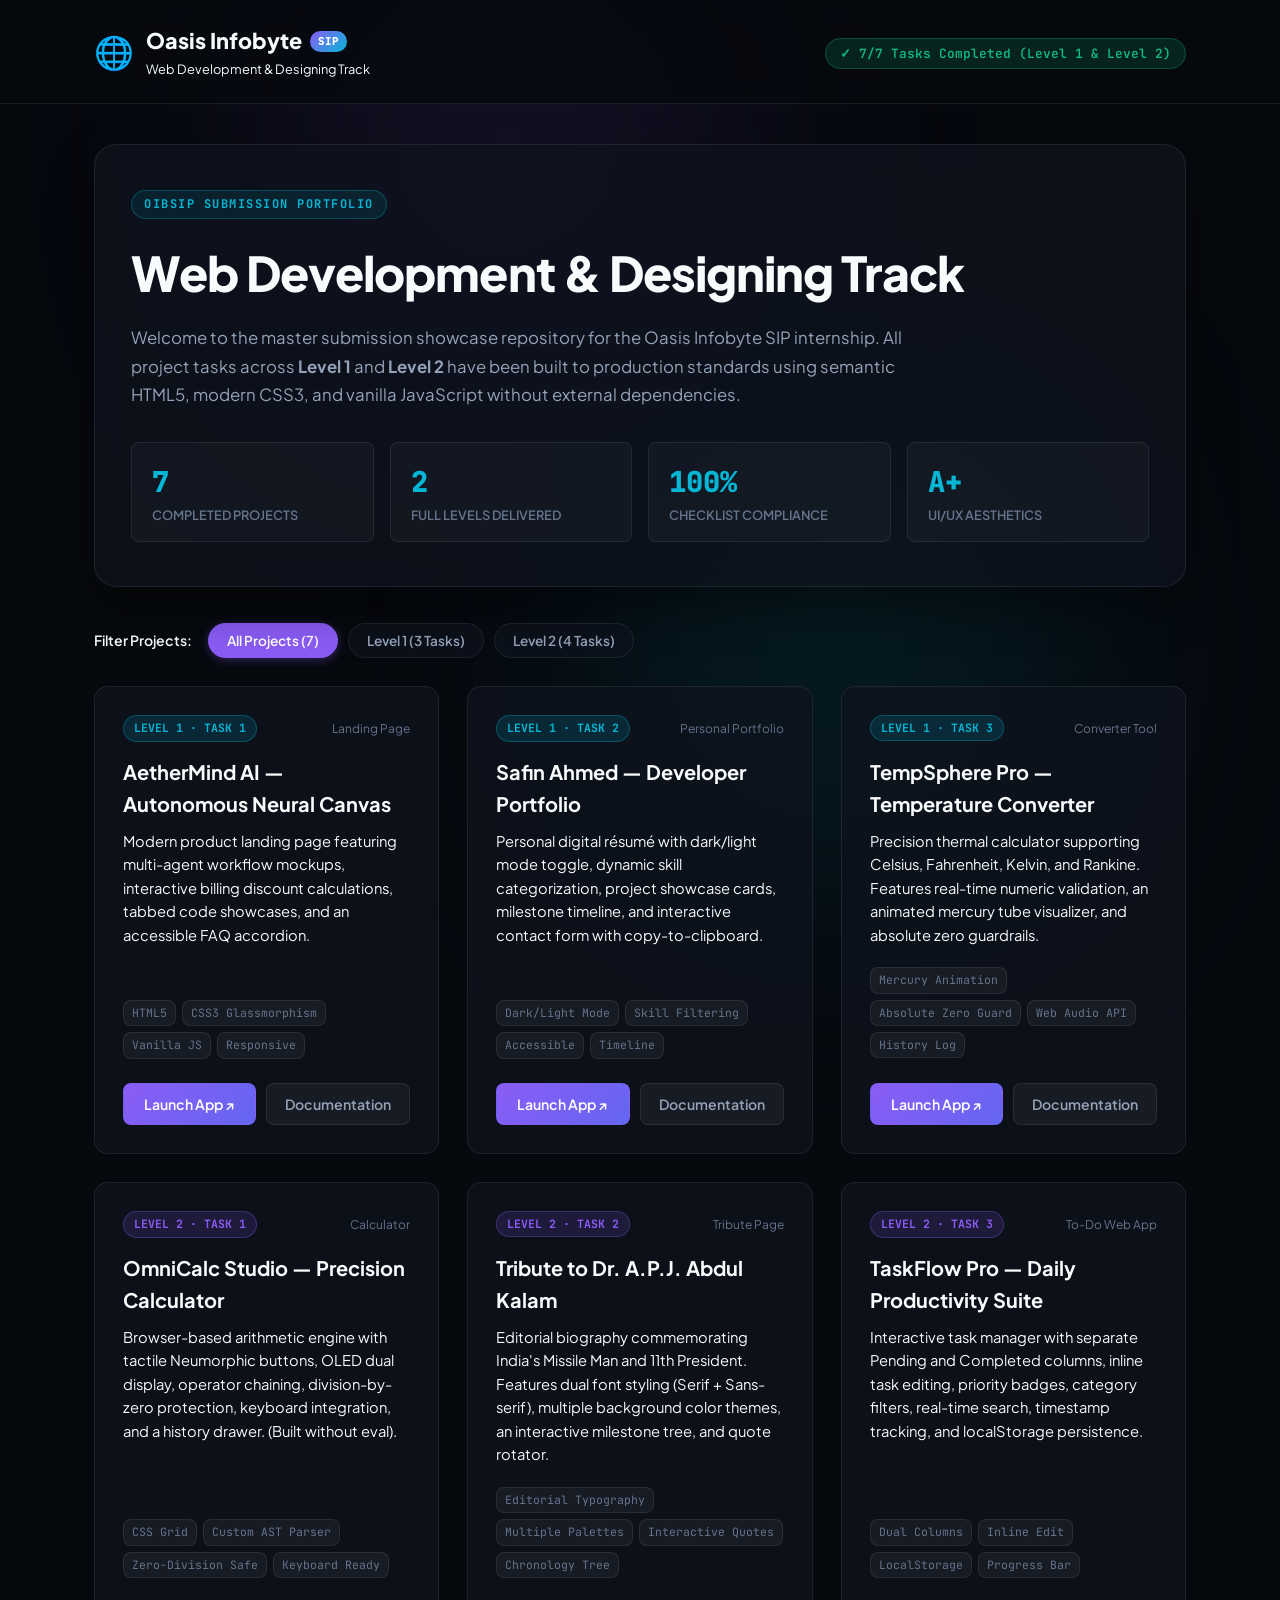
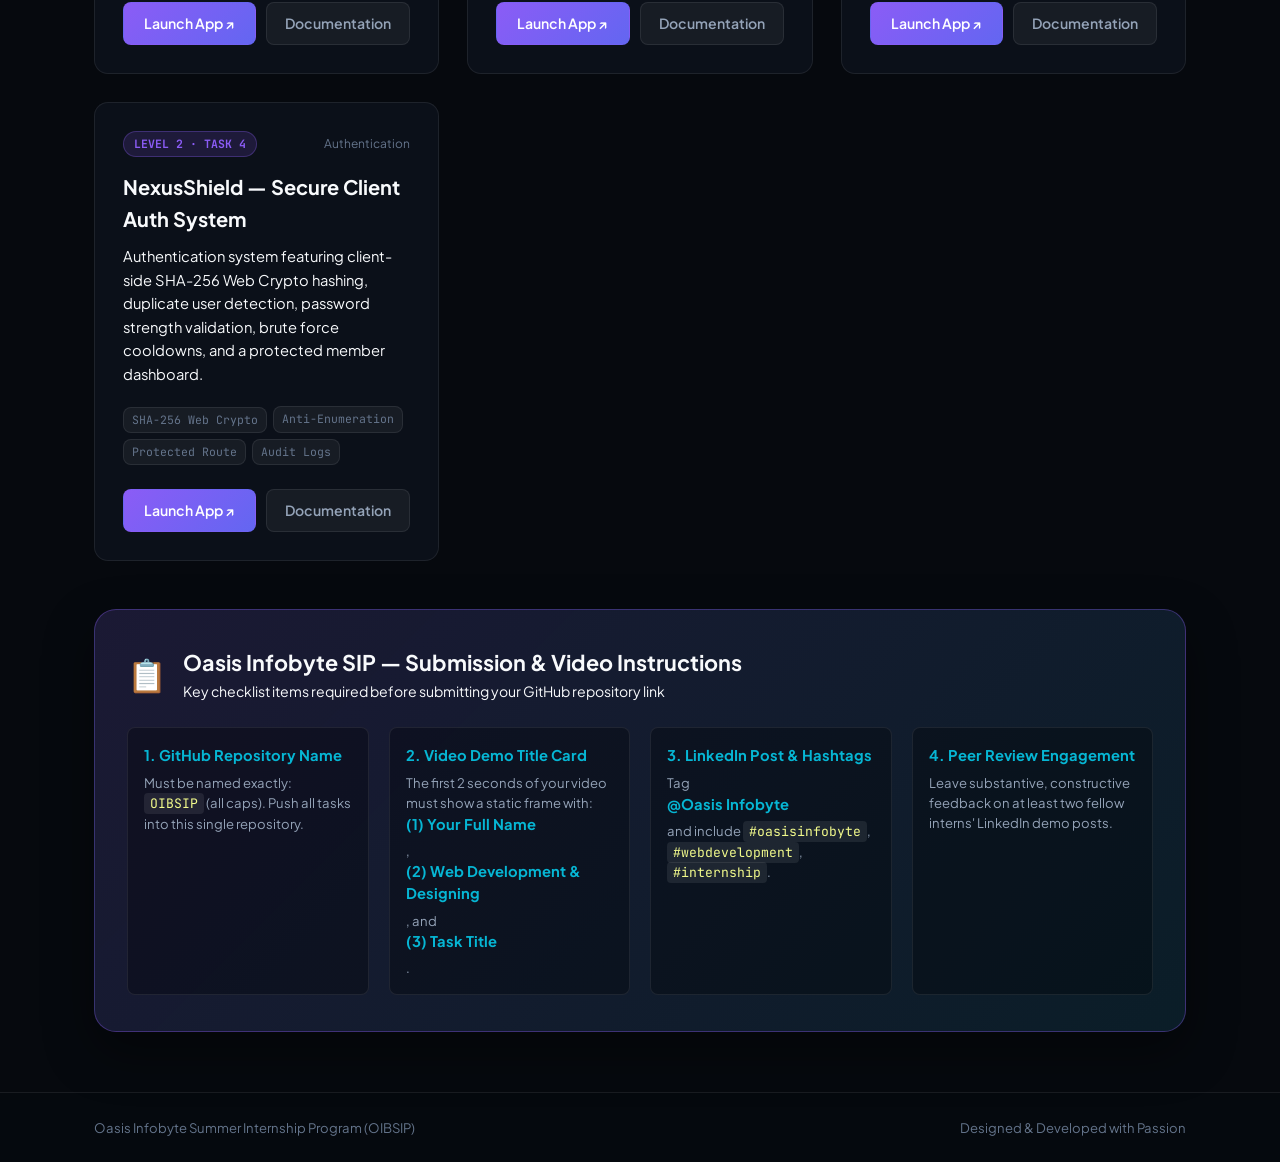
==== index.html @ b20255ec "feat: complete Oasis Infobyte SIP Web Development tasks (Level 1 & Level 2)" ====
<!DOCTYPE html>
<html lang="en">
<head>
  <meta charset="UTF-8">
  <meta name="viewport" content="width=device-width, initial-scale=1.0">
  <title>OIBSIP — Web Development & Designing Internship Showcase</title>
  <meta name="description" content="Complete project portfolio and submission hub for the Oasis Infobyte SIP Web Development & Designing track.">
  <!-- Google Fonts -->
  <link rel="preconnect" href="https://fonts.googleapis.com">
  <link rel="preconnect" href="https://fonts.gstatic.com" crossorigin>
  <link href="https://fonts.googleapis.com/css2?family=Plus+Jakarta+Sans:wght@400;500;600;700;800&family=JetBrains+Mono:wght@500;700&display=swap" rel="stylesheet">
  <link rel="stylesheet" href="style.css">
</head>
<body>
  <!-- Ambient Space Glows -->
  <div class="ambient-glow glow-1"></div>
  <div class="ambient-glow glow-2"></div>

  <!-- Header -->
  <header class="hub-header">
    <div class="container header-wrap">
      <div class="brand">
        <span class="brand-logo">🌐</span>
        <div>
          <h1 class="brand-title">Oasis Infobyte <span class="badge">SIP</span></h1>
          <p class="brand-sub">Web Development & Designing Track</p>
        </div>
      </div>
      <div class="header-badges">
        <span class="status-pill">✓ 7/7 Tasks Completed (Level 1 & Level 2)</span>
      </div>
    </div>
  </header>

  <main class="container main-content">
    <!-- Hero Banner -->
    <section class="hero-banner">
      <div class="banner-badge">OIBSIP SUBMISSION PORTFOLIO</div>
      <h2 class="hero-title">Web Development & Designing Track</h2>
      <p class="hero-desc">
        Welcome to the master submission showcase repository for the Oasis Infobyte SIP internship. All project tasks across <strong>Level 1</strong> and <strong>Level 2</strong> have been built to production standards using semantic HTML5, modern CSS3, and vanilla JavaScript without external dependencies.
      </p>

      <div class="metrics-row">
        <div class="metric-card">
          <span class="m-val">7</span>
          <span class="m-lbl">Completed Projects</span>
        </div>
        <div class="metric-card">
          <span class="m-val">2</span>
          <span class="m-lbl">Full Levels Delivered</span>
        </div>
        <div class="metric-card">
          <span class="m-val">100%</span>
          <span class="m-lbl">Checklist Compliance</span>
        </div>
        <div class="metric-card">
          <span class="m-val">A+</span>
          <span class="m-lbl">UI/UX Aesthetics</span>
        </div>
      </div>
    </section>

    <!-- Project Filter Tabs -->
    <div class="filter-bar">
      <span class="filter-label">Filter Projects:</span>
      <div class="filter-pills">
        <button class="filter-btn active" data-filter="all">All Projects (7)</button>
        <button class="filter-btn" data-filter="level-1">Level 1 (3 Tasks)</button>
        <button class="filter-btn" data-filter="level-2">Level 2 (4 Tasks)</button>
      </div>
    </div>

    <!-- Projects Grid -->
    <div class="projects-grid" id="projectsGrid">
      <!-- L1 TASK 1 -->
      <article class="project-card" data-level="level-1">
        <div class="card-top">
          <span class="level-badge badge-l1">LEVEL 1 · TASK 1</span>
          <span class="category-tag">Landing Page</span>
        </div>
        <h3 class="card-title">AetherMind AI — Autonomous Neural Canvas</h3>
        <p class="card-desc">Modern product landing page featuring multi-agent workflow mockups, interactive billing discount calculations, tabbed code showcases, and an accessible FAQ accordion.</p>
        <div class="card-tags">
          <span>HTML5</span>
          <span>CSS3 Glassmorphism</span>
          <span>Vanilla JS</span>
          <span>Responsive</span>
        </div>
        <div class="card-actions">
          <a href="./WebDev-L1-LandingPage/index.html" class="btn btn-primary" target="_blank">Launch App ↗</a>
          <a href="./WebDev-L1-LandingPage/README.md" class="btn btn-secondary">Documentation</a>
        </div>
      </article>

      <!-- L1 TASK 2 -->
      <article class="project-card" data-level="level-1">
        <div class="card-top">
          <span class="level-badge badge-l1">LEVEL 1 · TASK 2</span>
          <span class="category-tag">Personal Portfolio</span>
        </div>
        <h3 class="card-title">Safin Ahmed — Developer Portfolio</h3>
        <p class="card-desc">Personal digital résumé with dark/light mode toggle, dynamic skill categorization, project showcase cards, milestone timeline, and interactive contact form with copy-to-clipboard.</p>
        <div class="card-tags">
          <span>Dark/Light Mode</span>
          <span>Skill Filtering</span>
          <span>Accessible</span>
          <span>Timeline</span>
        </div>
        <div class="card-actions">
          <a href="./WebDev-L1-PersonalPortfolio/index.html" class="btn btn-primary" target="_blank">Launch App ↗</a>
          <a href="./WebDev-L1-PersonalPortfolio/README.md" class="btn btn-secondary">Documentation</a>
        </div>
      </article>

      <!-- L1 TASK 3 -->
      <article class="project-card" data-level="level-1">
        <div class="card-top">
          <span class="level-badge badge-l1">LEVEL 1 · TASK 3</span>
          <span class="category-tag">Converter Tool</span>
        </div>
        <h3 class="card-title">TempSphere Pro — Temperature Converter</h3>
        <p class="card-desc">Precision thermal calculator supporting Celsius, Fahrenheit, Kelvin, and Rankine. Features real-time numeric validation, an animated mercury tube visualizer, and absolute zero guardrails.</p>
        <div class="card-tags">
          <span>Mercury Animation</span>
          <span>Absolute Zero Guard</span>
          <span>Web Audio API</span>
          <span>History Log</span>
        </div>
        <div class="card-actions">
          <a href="./WebDev-L1-TemperatureConverter/index.html" class="btn btn-primary" target="_blank">Launch App ↗</a>
          <a href="./WebDev-L1-TemperatureConverter/README.md" class="btn btn-secondary">Documentation</a>
        </div>
      </article>

      <!-- L2 TASK 1 -->
      <article class="project-card" data-level="level-2">
        <div class="card-top">
          <span class="level-badge badge-l2">LEVEL 2 · TASK 1</span>
          <span class="category-tag">Calculator</span>
        </div>
        <h3 class="card-title">OmniCalc Studio — Precision Calculator</h3>
        <p class="card-desc">Browser-based arithmetic engine with tactile Neumorphic buttons, OLED dual display, operator chaining, division-by-zero protection, keyboard integration, and a history drawer. (Built without eval).</p>
        <div class="card-tags">
          <span>CSS Grid</span>
          <span>Custom AST Parser</span>
          <span>Zero-Division Safe</span>
          <span>Keyboard Ready</span>
        </div>
        <div class="card-actions">
          <a href="./WebDev-L2-Calculator/index.html" class="btn btn-primary" target="_blank">Launch App ↗</a>
          <a href="./WebDev-L2-Calculator/README.md" class="btn btn-secondary">Documentation</a>
        </div>
      </article>

      <!-- L2 TASK 2 -->
      <article class="project-card" data-level="level-2">
        <div class="card-top">
          <span class="level-badge badge-l2">LEVEL 2 · TASK 2</span>
          <span class="category-tag">Tribute Page</span>
        </div>
        <h3 class="card-title">Tribute to Dr. A.P.J. Abdul Kalam</h3>
        <p class="card-desc">Editorial biography commemorating India's Missile Man and 11th President. Features dual font styling (Serif + Sans-serif), multiple background color themes, an interactive milestone tree, and quote rotator.</p>
        <div class="card-tags">
          <span>Editorial Typography</span>
          <span>Multiple Palettes</span>
          <span>Interactive Quotes</span>
          <span>Chronology Tree</span>
        </div>
        <div class="card-actions">
          <a href="./WebDev-L2-TributePage/index.html" class="btn btn-primary" target="_blank">Launch App ↗</a>
          <a href="./WebDev-L2-TributePage/README.md" class="btn btn-secondary">Documentation</a>
        </div>
      </article>

      <!-- L2 TASK 3 -->
      <article class="project-card" data-level="level-2">
        <div class="card-top">
          <span class="level-badge badge-l2">LEVEL 2 · TASK 3</span>
          <span class="category-tag">To-Do Web App</span>
        </div>
        <h3 class="card-title">TaskFlow Pro — Daily Productivity Suite</h3>
        <p class="card-desc">Interactive task manager with separate Pending and Completed columns, inline task editing, priority badges, category filters, real-time search, timestamp tracking, and localStorage persistence.</p>
        <div class="card-tags">
          <span>Dual Columns</span>
          <span>Inline Edit</span>
          <span>LocalStorage</span>
          <span>Progress Bar</span>
        </div>
        <div class="card-actions">
          <a href="./WebDev-L2-TodoApp/index.html" class="btn btn-primary" target="_blank">Launch App ↗</a>
          <a href="./WebDev-L2-TodoApp/README.md" class="btn btn-secondary">Documentation</a>
        </div>
      </article>

      <!-- L2 TASK 4 -->
      <article class="project-card" data-level="level-2">
        <div class="card-top">
          <span class="level-badge badge-l2">LEVEL 2 · TASK 4</span>
          <span class="category-tag">Authentication</span>
        </div>
        <h3 class="card-title">NexusShield — Secure Client Auth System</h3>
        <p class="card-desc">Authentication system featuring client-side SHA-256 Web Crypto hashing, duplicate user detection, password strength validation, brute force cooldowns, and a protected member dashboard.</p>
        <div class="card-tags">
          <span>SHA-256 Web Crypto</span>
          <span>Anti-Enumeration</span>
          <span>Protected Route</span>
          <span>Audit Logs</span>
        </div>
        <div class="card-actions">
          <a href="./WebDev-L2-LoginAuth/index.html" class="btn btn-primary" target="_blank">Launch App ↗</a>
          <a href="./WebDev-L2-LoginAuth/README.md" class="btn btn-secondary">Documentation</a>
        </div>
      </article>
    </div>

    <!-- Submission Guidelines Reminder Card -->
    <section class="submission-guidelines-card">
      <div class="guide-header">
        <span class="guide-icon">📋</span>
        <div>
          <h3>Oasis Infobyte SIP — Submission & Video Instructions</h3>
          <p>Key checklist items required before submitting your GitHub repository link</p>
        </div>
      </div>
      <div class="guide-grid">
        <div class="guide-item">
          <strong>1. GitHub Repository Name</strong>
          <p>Must be named exactly: <code>OIBSIP</code> (all caps). Push all tasks into this single repository.</p>
        </div>
        <div class="guide-item">
          <strong>2. Video Demo Title Card</strong>
          <p>The first 2 seconds of your video must show a static frame with: <strong>(1) Your Full Name</strong>, <strong>(2) Web Development & Designing</strong>, and <strong>(3) Task Title</strong>.</p>
        </div>
        <div class="guide-item">
          <strong>3. LinkedIn Post & Hashtags</strong>
          <p>Tag <strong>@Oasis Infobyte</strong> and include <code>#oasisinfobyte</code>, <code>#webdevelopment</code>, <code>#internship</code>.</p>
        </div>
        <div class="guide-item">
          <strong>4. Peer Review Engagement</strong>
          <p>Leave substantive, constructive feedback on at least two fellow interns' LinkedIn demo posts.</p>
        </div>
      </div>
    </section>
  </main>

  <footer class="hub-footer">
    <div class="container footer-wrap">
      <span>Oasis Infobyte Summer Internship Program (OIBSIP)</span>
      <span>Designed & Developed with Passion</span>
    </div>
  </footer>

  <script>
    // Project Level Filter Tabs
    const filterButtons = document.querySelectorAll('.filter-btn');
    const projectCards = document.querySelectorAll('.project-card');

    filterButtons.forEach(btn => {
      btn.addEventListener('click', () => {
        filterButtons.forEach(b => b.classList.remove('active'));
        btn.classList.add('active');

        const filter = btn.dataset.filter;
        projectCards.forEach(card => {
          if (filter === 'all' || card.dataset.level === filter) {
            card.style.display = 'flex';
          } else {
            card.style.display = 'none';
          }
        });
      });
    });
  </script>
</body>
</html>
---- style.css ----
/* ==========================================================================
   OIBSIP — Master Showcase Hub Stylesheet
   ========================================================================== */

:root {
  --bg-main: #06090e;
  --bg-card: rgba(14, 19, 30, 0.75);
  --bg-card-hover: rgba(22, 30, 48, 0.9);

  --accent-purple: #8b5cf6;
  --accent-purple-glow: rgba(139, 92, 246, 0.35);
  --accent-cyan: #06b6d4;
  --accent-cyan-glow: rgba(6, 182, 212, 0.35);
  --accent-emerald: #10b981;
  --accent-amber: #f59e0b;

  --text-primary: #f8fafc;
  --text-secondary: #94a3b8;
  --text-dim: #64748b;

  --border-subtle: rgba(255, 255, 255, 0.08);

  --font-main: 'Plus Jakarta Sans', sans-serif;
  --font-mono: 'JetBrains Mono', monospace;

  --radius-sm: 8px;
  --radius-md: 14px;
  --radius-lg: 22px;
  --radius-full: 9999px;

  --transition-fast: 0.2s ease;
  --transition-smooth: 0.35s cubic-bezier(0.16, 1, 0.3, 1);
}

*, *::before, *::after {
  box-sizing: border-box;
  margin: 0;
  padding: 0;
}

body {
  font-family: var(--font-main);
  background-color: var(--bg-main);
  color: var(--text-primary);
  line-height: 1.6;
  min-height: 100vh;
  display: flex;
  flex-direction: column;
  position: relative;
  overflow-x: hidden;
}

/* Ambient Glows */
.ambient-glow {
  position: fixed;
  border-radius: 50%;
  filter: blur(140px);
  pointer-events: none;
  z-index: 0;
  opacity: 0.35;
}

.glow-1 {
  width: 500px;
  height: 500px;
  background: radial-gradient(circle, var(--accent-purple), transparent 70%);
  top: -100px;
  left: 20%;
}

.glow-2 {
  width: 500px;
  height: 500px;
  background: radial-gradient(circle, var(--accent-cyan), transparent 70%);
  bottom: 0;
  right: 15%;
}

.container {
  width: 100%;
  max-width: 1140px;
  margin: 0 auto;
  padding: 0 24px;
  position: relative;
  z-index: 1;
}

/* Header */
.hub-header {
  padding: 24px 0;
  border-bottom: 1px solid var(--border-subtle);
  background: rgba(6, 9, 14, 0.7);
  backdrop-filter: blur(14px);
}

.header-wrap {
  display: flex;
  justify-content: space-between;
  align-items: center;
}

.brand {
  display: flex;
  align-items: center;
  gap: 12px;
}

.brand-logo {
  font-size: 2rem;
}

.brand-title {
  font-size: 1.35rem;
  font-weight: 800;
  display: flex;
  align-items: center;
  gap: 8px;
}

.badge {
  font-family: var(--font-mono);
  font-size: 0.68rem;
  background: linear-gradient(135deg, var(--accent-purple), var(--accent-cyan));
  color: #ffffff;
  padding: 2px 8px;
  border-radius: var(--radius-full);
}

.brand-sub {
  font-size: 0.8rem;
  color: var(--text-muted);
}

.status-pill {
  font-family: var(--font-mono);
  font-size: 0.8rem;
  background: rgba(16, 185, 129, 0.15);
  border: 1px solid rgba(16, 185, 129, 0.3);
  color: var(--accent-emerald);
  padding: 6px 14px;
  border-radius: var(--radius-full);
  font-weight: 600;
}

/* Main Content */
.main-content {
  flex-grow: 1;
  padding-top: 40px;
  padding-bottom: 60px;
}

/* Hero Banner */
.hero-banner {
  background: var(--bg-card);
  border: 1px solid var(--border-subtle);
  border-radius: var(--radius-lg);
  padding: 44px 36px;
  backdrop-filter: blur(16px);
  margin-bottom: 36px;
  box-shadow: 0 20px 50px rgba(0, 0, 0, 0.4);
}

.banner-badge {
  display: inline-block;
  font-family: var(--font-mono);
  font-size: 0.75rem;
  font-weight: 700;
  letter-spacing: 1.5px;
  color: var(--accent-cyan);
  background: rgba(6, 182, 212, 0.1);
  border: 1px solid rgba(6, 182, 212, 0.3);
  padding: 4px 12px;
  border-radius: var(--radius-full);
  margin-bottom: 16px;
}

.hero-title {
  font-size: clamp(2rem, 3.8vw, 3rem);
  font-weight: 800;
  margin-bottom: 12px;
  letter-spacing: -0.02em;
}

.hero-desc {
  font-size: 1.05rem;
  color: var(--text-secondary);
  max-width: 800px;
  line-height: 1.7;
  margin-bottom: 32px;
}

.metrics-row {
  display: grid;
  grid-template-columns: repeat(auto-fit, minmax(180px, 1fr));
  gap: 16px;
}

.metric-card {
  background: rgba(255, 255, 255, 0.03);
  border: 1px solid var(--border-subtle);
  border-radius: var(--radius-sm);
  padding: 16px 20px;
  display: flex;
  flex-direction: column;
}

.m-val {
  font-family: var(--font-mono);
  font-size: 1.8rem;
  font-weight: 800;
  color: var(--accent-cyan);
}

.m-lbl {
  font-size: 0.8rem;
  color: var(--text-dim);
  text-transform: uppercase;
  font-weight: 600;
}

/* Filter Bar */
.filter-bar {
  display: flex;
  align-items: center;
  gap: 16px;
  margin-bottom: 28px;
  flex-wrap: wrap;
}

.filter-label {
  font-size: 0.88rem;
  color: var(--text-muted);
  font-weight: 600;
}

.filter-pills {
  display: flex;
  gap: 10px;
}

.filter-btn {
  background: var(--bg-card);
  border: 1px solid var(--border-subtle);
  color: var(--text-secondary);
  font-family: var(--font-main);
  font-size: 0.85rem;
  font-weight: 600;
  padding: 8px 18px;
  border-radius: var(--radius-full);
  cursor: pointer;
  transition: all var(--transition-fast);
}

.filter-btn:hover, .filter-btn.active {
  background: var(--accent-purple);
  color: #ffffff;
  border-color: var(--accent-purple);
  box-shadow: 0 2px 10px var(--accent-purple-glow);
}

/* Projects Grid */
.projects-grid {
  display: grid;
  grid-template-columns: repeat(auto-fit, minmax(330px, 1fr));
  gap: 28px;
  margin-bottom: 48px;
}

.project-card {
  background: var(--bg-card);
  border: 1px solid var(--border-subtle);
  border-radius: var(--radius-md);
  padding: 28px;
  backdrop-filter: blur(14px);
  display: flex;
  flex-direction: column;
  transition: all var(--transition-smooth);
}

.project-card:hover {
  transform: translateY(-5px);
  background: var(--bg-card-hover);
  border-color: rgba(255, 255, 255, 0.2);
  box-shadow: 0 16px 36px rgba(0, 0, 0, 0.5);
}

.card-top {
  display: flex;
  justify-content: space-between;
  align-items: center;
  margin-bottom: 14px;
}

.level-badge {
  font-family: var(--font-mono);
  font-size: 0.72rem;
  font-weight: 700;
  padding: 3px 10px;
  border-radius: var(--radius-full);
}

.badge-l1 {
  background: rgba(6, 182, 212, 0.15);
  color: var(--accent-cyan);
  border: 1px solid rgba(6, 182, 212, 0.3);
}

.badge-l2 {
  background: rgba(139, 92, 246, 0.15);
  color: var(--accent-purple);
  border: 1px solid rgba(139, 92, 246, 0.3);
}

.category-tag {
  font-size: 0.75rem;
  color: var(--text-dim);
}

.card-title {
  font-size: 1.25rem;
  font-weight: 700;
  margin-bottom: 10px;
  color: var(--text-primary);
}

.card-desc {
  font-size: 0.92rem;
  color: var(--text-muted);
  line-height: 1.6;
  margin-bottom: 20px;
  flex-grow: 1;
}

.card-tags {
  display: flex;
  flex-wrap: wrap;
  gap: 6px;
  margin-bottom: 24px;
}

.card-tags span {
  font-family: var(--font-mono);
  font-size: 0.72rem;
  background: rgba(255, 255, 255, 0.05);
  border: 1px solid var(--border-subtle);
  color: var(--text-dim);
  padding: 3px 8px;
  border-radius: var(--radius-sm);
}

.card-actions {
  display: flex;
  gap: 10px;
}

/* Buttons */
.btn {
  display: inline-flex;
  align-items: center;
  justify-content: center;
  font-family: var(--font-main);
  font-size: 0.88rem;
  font-weight: 600;
  padding: 9px 18px;
  border-radius: var(--radius-sm);
  text-decoration: none;
  cursor: pointer;
  border: 1px solid transparent;
  transition: all var(--transition-fast);
}

.btn-primary {
  background: linear-gradient(135deg, var(--accent-purple), #6366f1);
  color: #ffffff;
  flex-grow: 1;
}

.btn-primary:hover {
  filter: brightness(1.15);
  transform: translateY(-2px);
}

.btn-secondary {
  background: rgba(255, 255, 255, 0.05);
  border-color: var(--border-subtle);
  color: var(--text-secondary);
}

.btn-secondary:hover {
  background: rgba(255, 255, 255, 0.1);
  color: var(--text-primary);
}

/* Submission Guidelines Card */
.submission-guidelines-card {
  background: linear-gradient(135deg, rgba(139, 92, 246, 0.12) 0%, rgba(6, 182, 212, 0.08) 100%), var(--bg-card);
  border: 1px solid rgba(139, 92, 246, 0.35);
  border-radius: var(--radius-lg);
  padding: 36px 32px;
  box-shadow: 0 20px 50px rgba(0, 0, 0, 0.4);
}

.guide-header {
  display: flex;
  align-items: center;
  gap: 16px;
  margin-bottom: 24px;
}

.guide-icon {
  font-size: 2rem;
}

.guide-header h3 {
  font-size: 1.35rem;
  font-weight: 700;
}

.guide-header p {
  font-size: 0.88rem;
  color: var(--text-muted);
}

.guide-grid {
  display: grid;
  grid-template-columns: repeat(auto-fit, minmax(220px, 1fr));
  gap: 20px;
}

.guide-item {
  background: rgba(0, 0, 0, 0.3);
  border: 1px solid var(--border-subtle);
  border-radius: var(--radius-sm);
  padding: 16px;
}

.guide-item strong {
  display: block;
  font-size: 0.92rem;
  color: var(--accent-cyan);
  margin-bottom: 6px;
}

.guide-item p {
  font-size: 0.82rem;
  color: var(--text-secondary);
  line-height: 1.5;
}

.guide-item code {
  font-family: var(--font-mono);
  background: rgba(255, 255, 255, 0.08);
  padding: 2px 6px;
  border-radius: 4px;
  color: #f1fa8c;
}

/* Footer */
.hub-footer {
  border-top: 1px solid var(--border-subtle);
  padding: 24px 0;
  font-size: 0.82rem;
  color: var(--text-dim);
  background: rgba(6, 9, 14, 0.8);
}

.footer-wrap {
  display: flex;
  justify-content: space-between;
}

@media (max-width: 768px) {
  .footer-wrap {
    flex-direction: column;
    gap: 8px;
    text-align: center;
  }
}
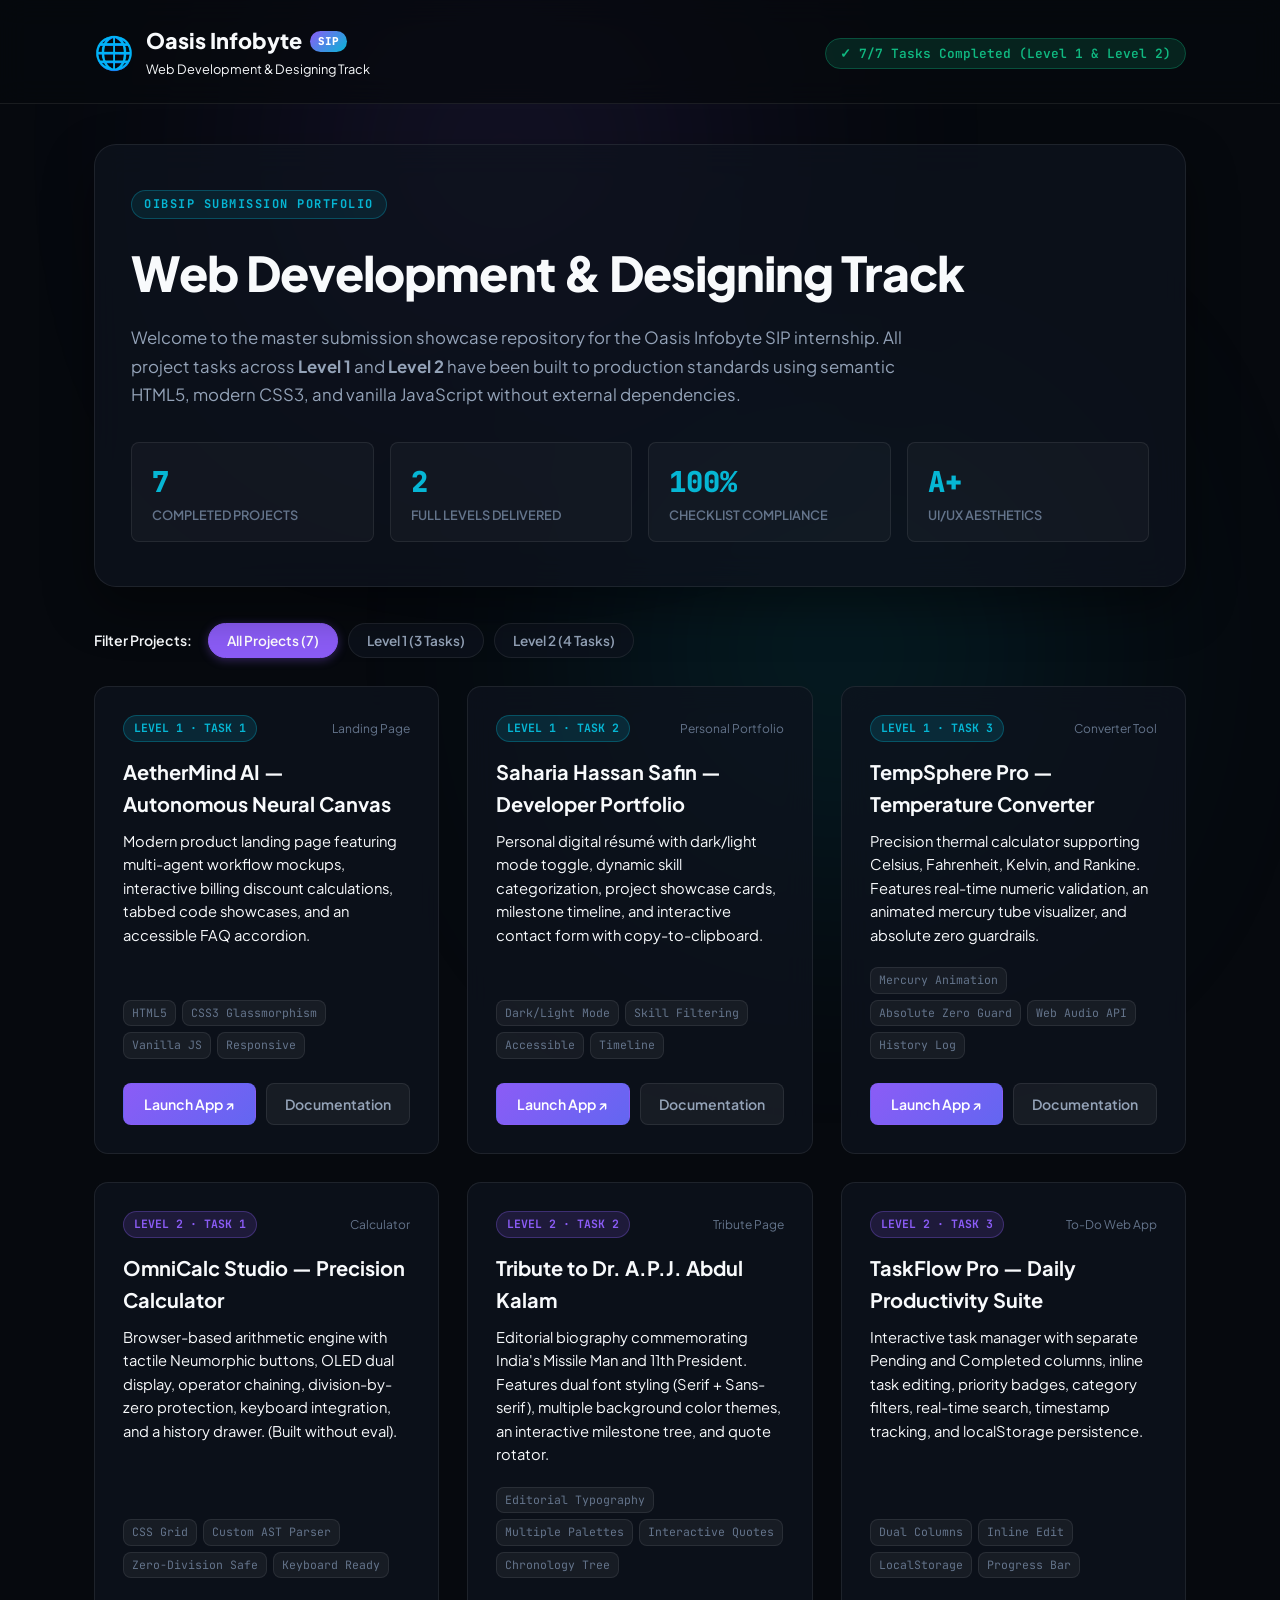
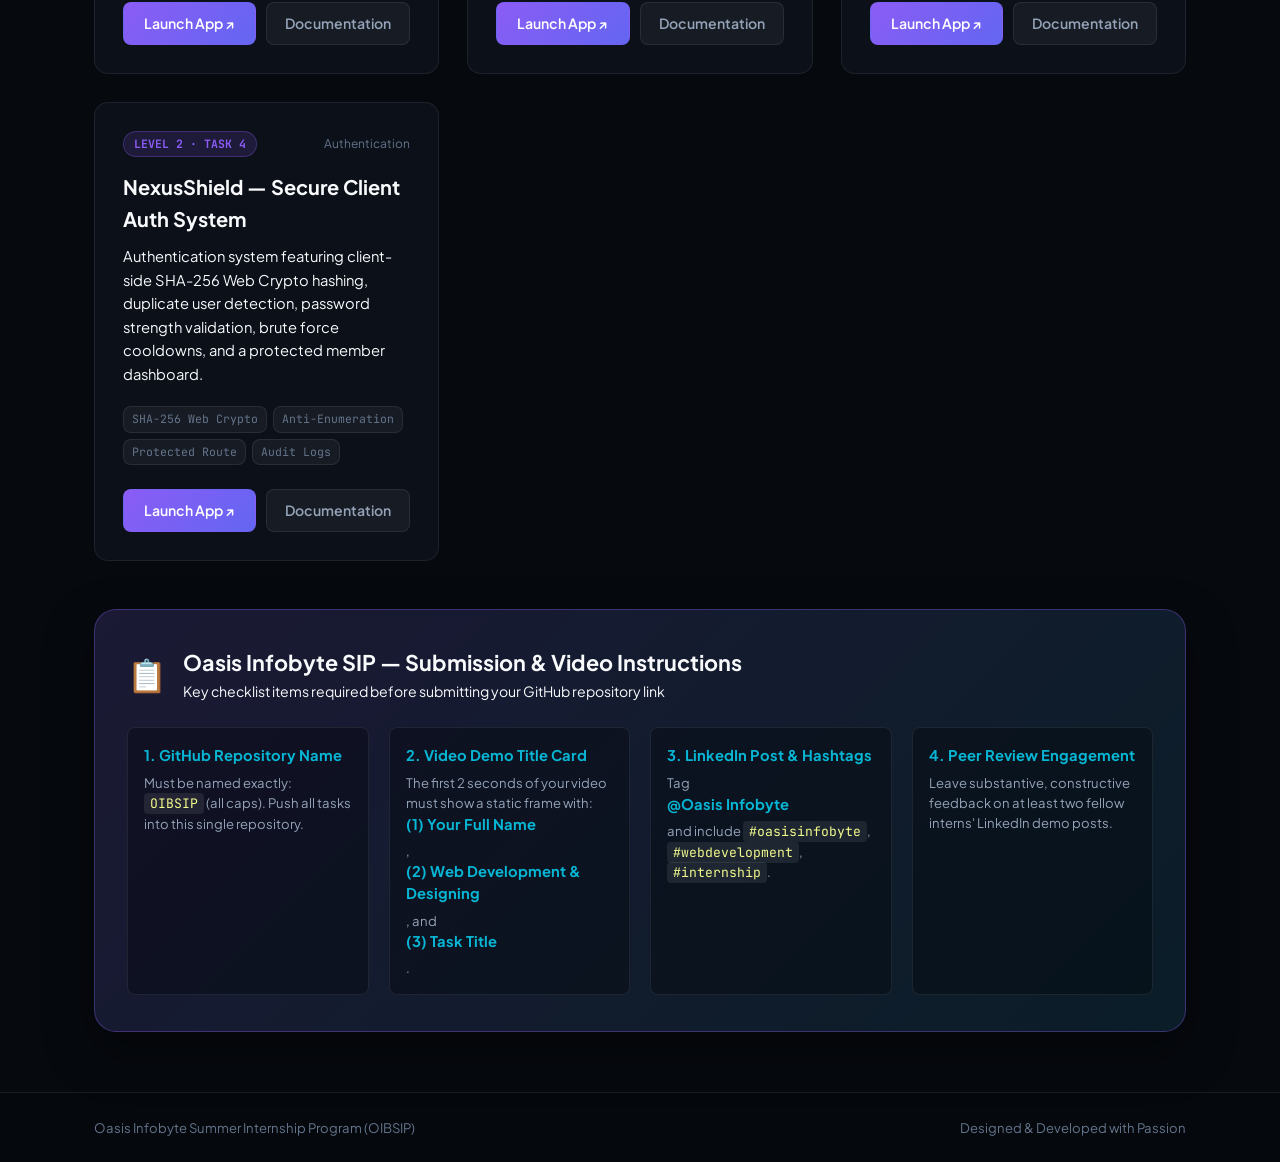
==== commit 19100ac3: "docs: update candidate name to Saharia Hassan Safin and link GitHub repository" ====
--- a/index.html
+++ b/index.html
@@ -99,7 +99,7 @@
           <span class="level-badge badge-l1">LEVEL 1 · TASK 2</span>
           <span class="category-tag">Personal Portfolio</span>
         </div>
-        <h3 class="card-title">Safin Ahmed — Developer Portfolio</h3>
+        <h3 class="card-title">Saharia Hassan Safin — Developer Portfolio</h3>
         <p class="card-desc">Personal digital résumé with dark/light mode toggle, dynamic skill categorization, project showcase cards, milestone timeline, and interactive contact form with copy-to-clipboard.</p>
         <div class="card-tags">
           <span>Dark/Light Mode</span>
